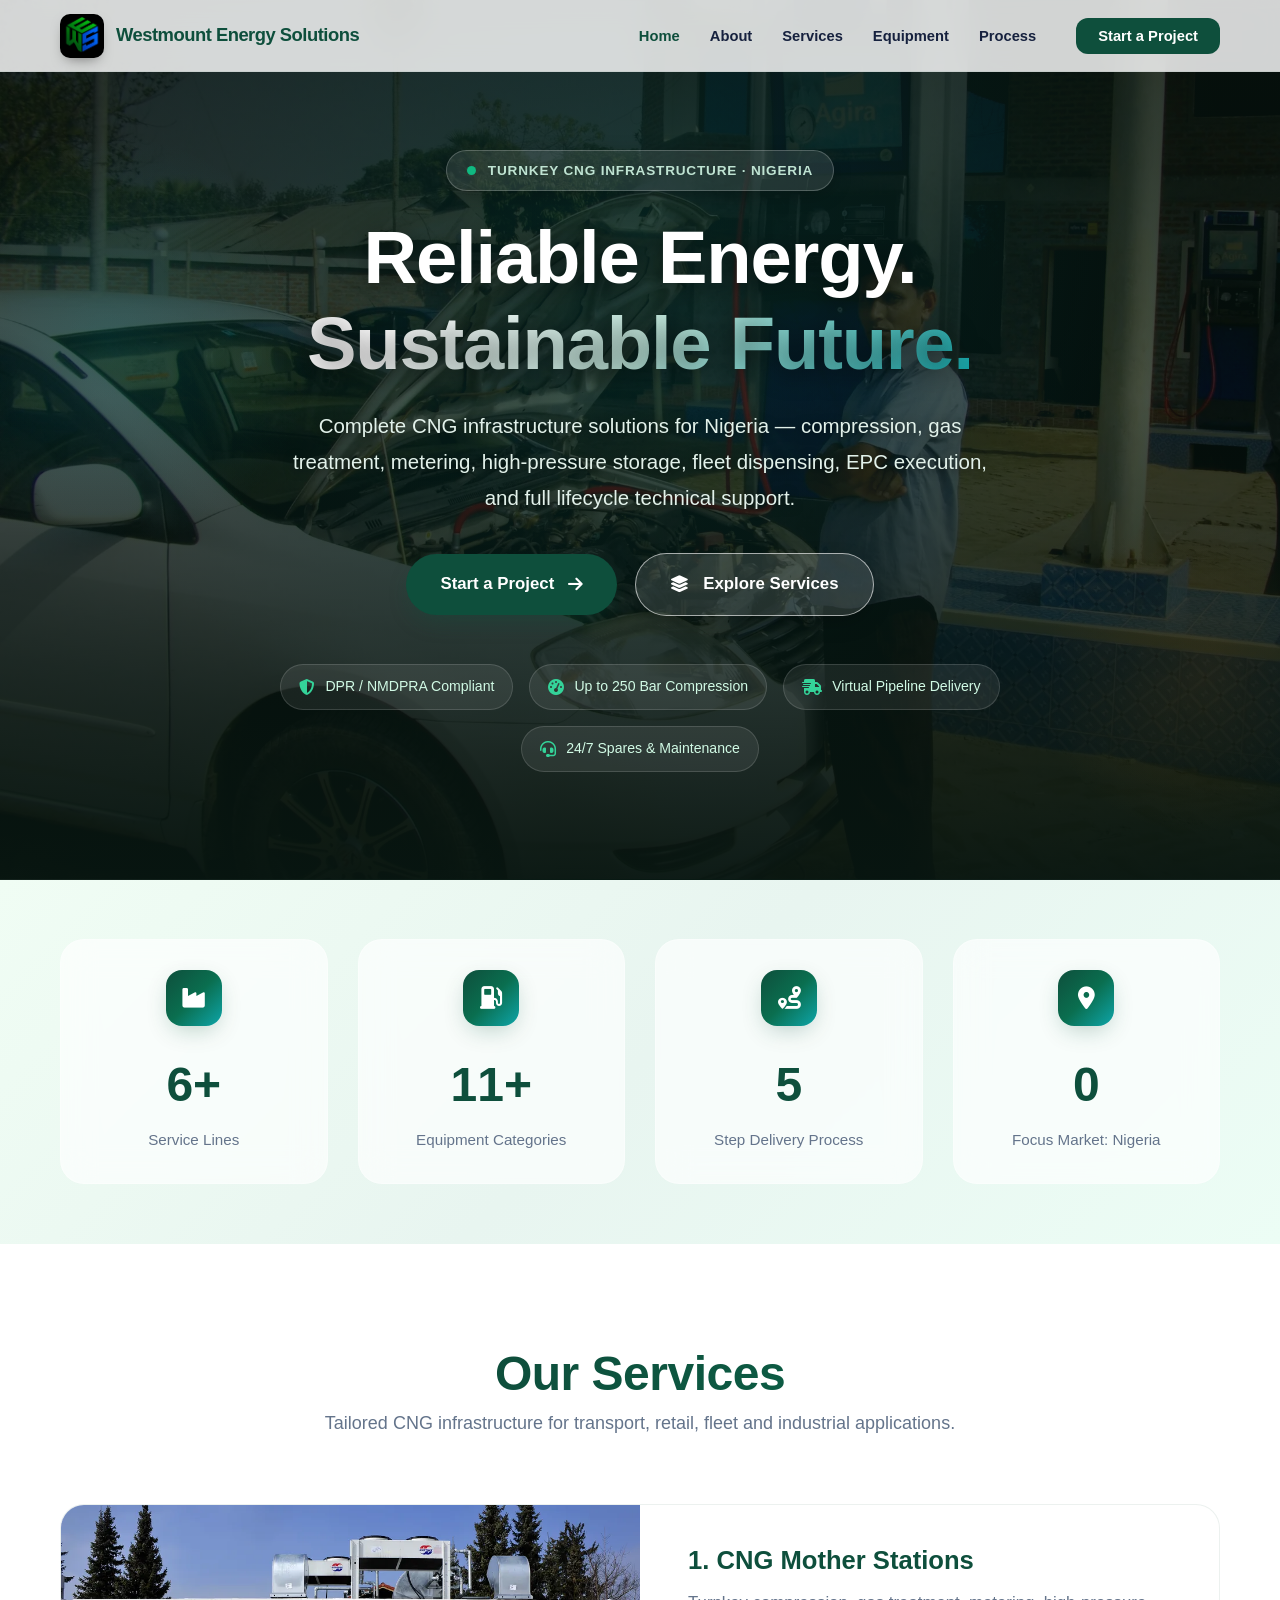
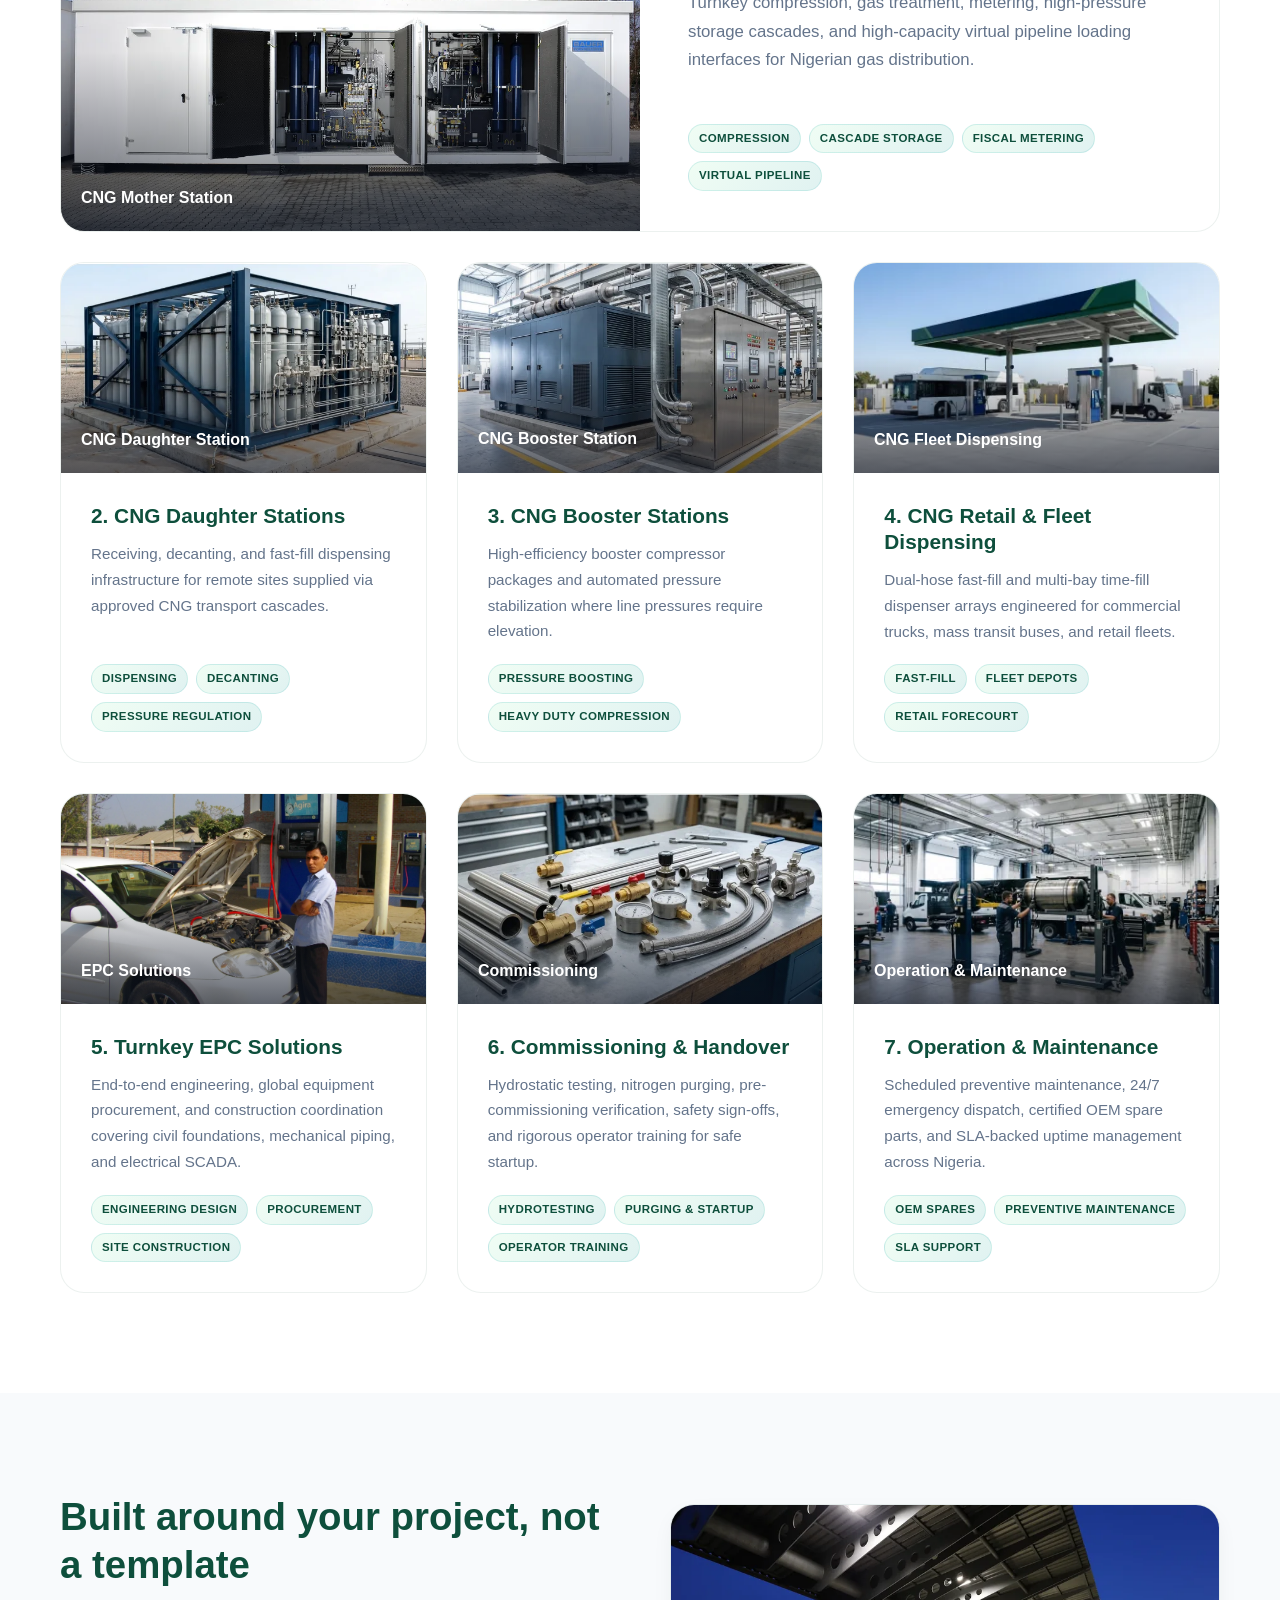
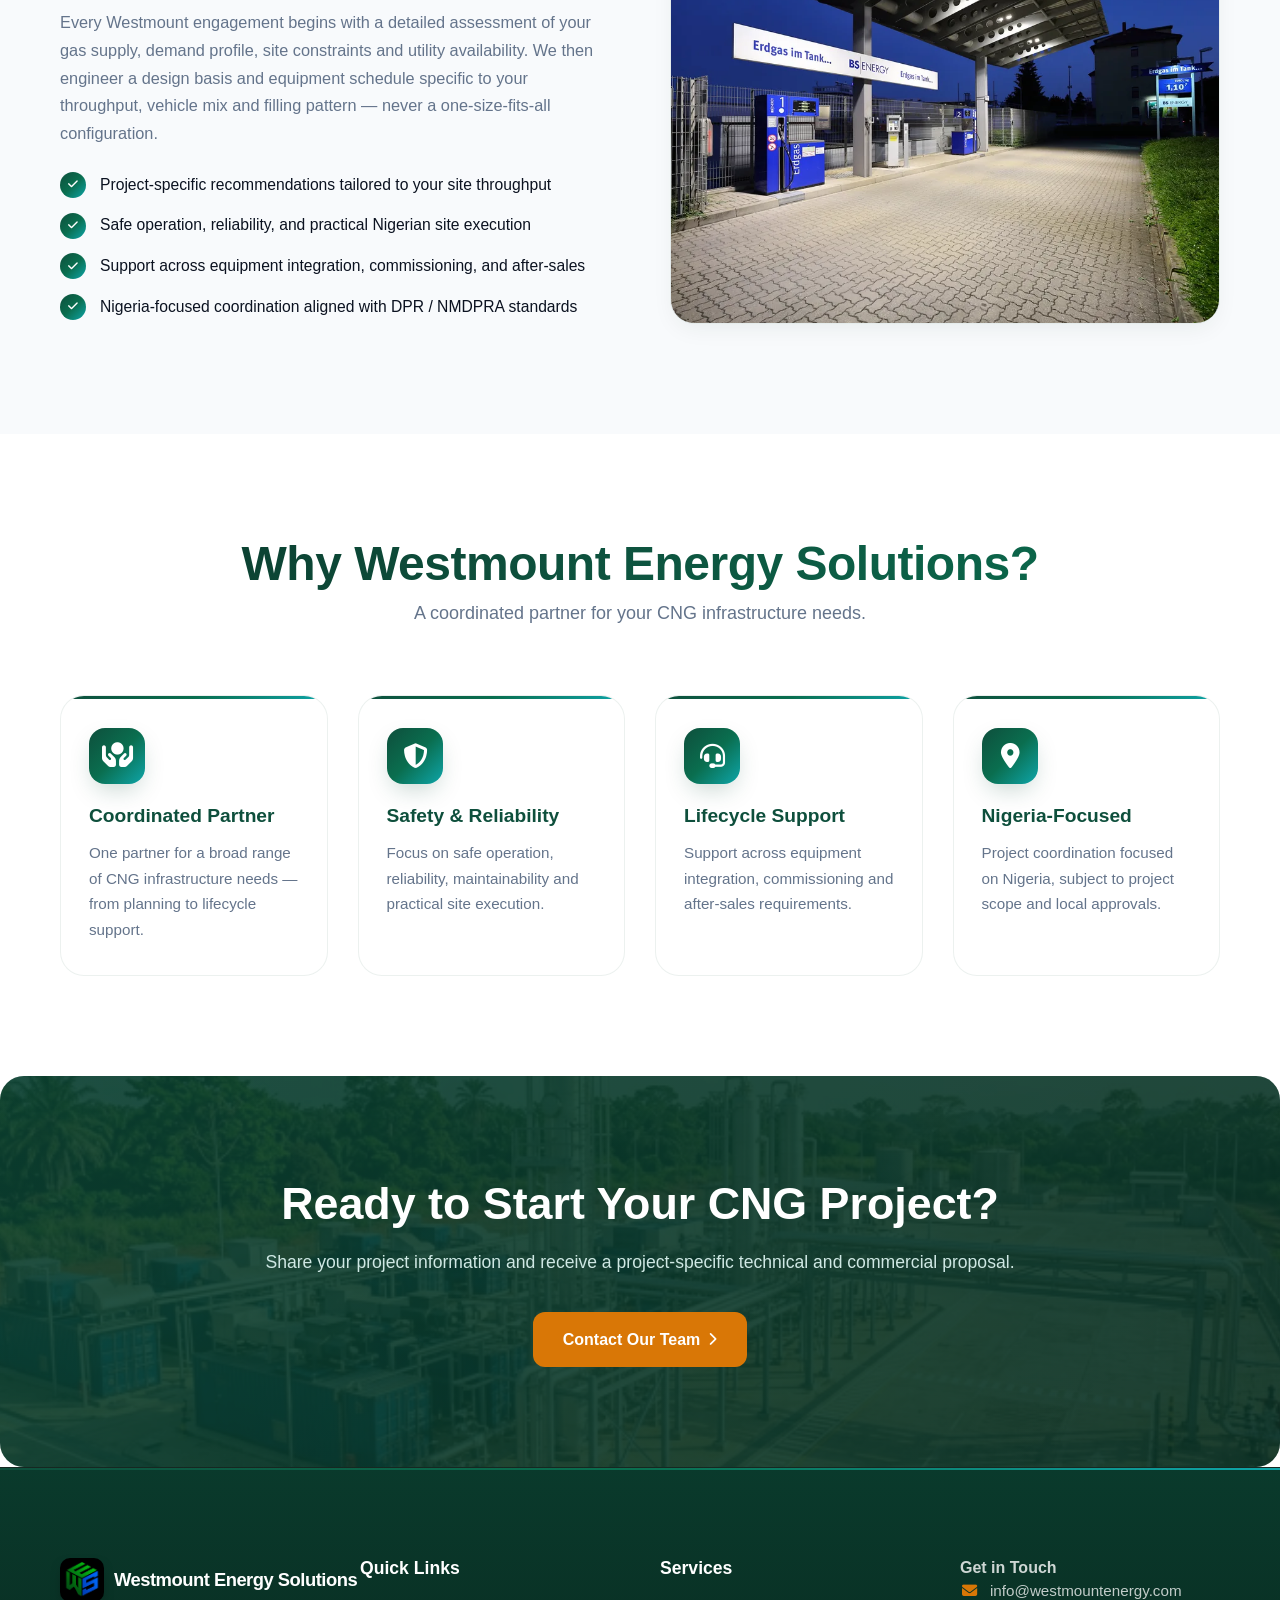
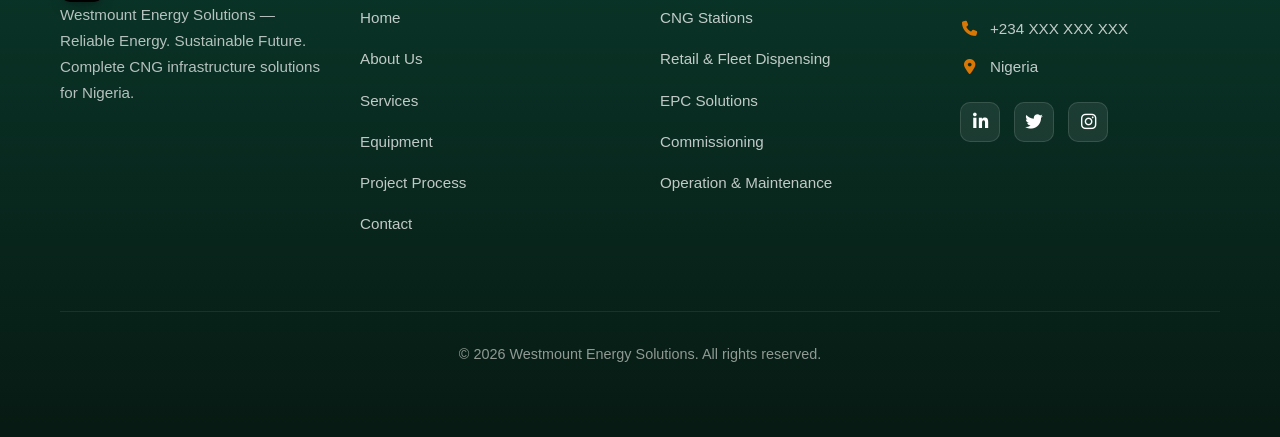
==== index.html @ 3130c961 "Initial commit: Westmount Energy Solutions production website" ====
﻿<!DOCTYPE html>
<html lang="en">
<head>
  <meta charset="UTF-8">
  <meta name="viewport" content="width=device-width, initial-scale=1.0">
  <meta http-equiv="Content-Security-Policy" content="default-src 'self'; img-src 'self' data: https:; style-src 'self' 'unsafe-inline' https://fonts.googleapis.com https://cdnjs.cloudflare.com; font-src 'self' https://fonts.gstatic.com https://cdnjs.cloudflare.com; script-src 'self' 'unsafe-inline'; connect-src 'self';">
  <meta http-equiv="X-Content-Type-Options" content="nosniff">
  <meta name="referrer" content="strict-origin-when-cross-origin">
  <meta name="description" content="Westmount Energy Solutions — Complete CNG infrastructure solutions for Nigeria. Compression, storage, dispensing, EPC, commissioning and lifecycle support.">
  <title>Westmount Energy Solutions | Reliable Energy. Sustainable Future.</title>
  <link rel="canonical" href="https://westmountenergy.com/">
  <meta property="og:title" content="Westmount Energy Solutions | Reliable Energy. Sustainable Future.">
  <meta property="og:description" content="Westmount Energy Solutions — Complete CNG infrastructure solutions for Nigeria. Compression, storage, dispensing, EPC, commissioning and lifecycle support.">
  <meta property="og:type" content="website">
  <meta property="og:url" content="https://westmountenergy.com/">
  <meta property="og:image" content="https://westmountenergy.com/assets/images/hero-bg.jpg">
  <meta name="twitter:card" content="summary_large_image">
  <link rel="preconnect" href="https://fonts.googleapis.com">
  <link rel="preconnect" href="https://fonts.gstatic.com" crossorigin>
  <link href="https://fonts.googleapis.com/css2?family=Inter:wght@400;500;600&family=Poppins:wght@600;700;800&display=swap" rel="stylesheet">
  <link rel="stylesheet" href="https://cdnjs.cloudflare.com/ajax/libs/font-awesome/6.5.0/css/all.min.css" integrity="sha512-Avb2QiuDEEvB4bZJYdft2mNjVShBftLdPG8FJ0V7irTLQ8Uo0QCPxh4Plh7qiVPEbhQ44Uhk8KR338qz84T1mQ==" crossorigin="anonymous" referrerpolicy="no-referrer">
  <link rel="stylesheet" href="css/aos.css">
  <link rel="stylesheet" href="css/style.css">
</head>
<body>
  <div class="scroll-progress"></div>

  <header>
    <div class="header-container">
<a href="index.html" class="logo">
  <img src="assets/images/logo.jpeg" alt="Westmount Energy Solutions logo" class="logo-img" width="44" height="44">
  <span class="brand-name">Westmount Energy Solutions</span>
</a>
      <button class="mobile-menu-btn" aria-label="Toggle menu" aria-expanded="false">&#9776;</button>
      <nav>
        <ul>
          <li><a href="index.html">Home</a></li>
          <li><a href="about.html">About</a></li>
          <li><a href="services.html">Services</a></li>
          <li><a href="equipment.html">Equipment</a></li>
          <li><a href="process.html">Process</a></li>
          <li><a href="contact.html" class="nav-cta">Start a Project</a></li>
        </ul>
      </nav>
    </div>
  </header>

  <main>
    <!-- Hero -->
    <section class="hero" id="home">
      <div class="hero-bg">
        <picture>
            <source srcset="assets/images/hero-bg.webp" type="image/webp">
            <img src="assets/images/hero-bg.jpg" alt="Westmount Energy CNG facility in Nigeria" width="1920" height="1080" loading="eager" fetchpriority="high" decoding="async">
          </picture>
      </div>
      <div class="hero-overlay"></div>
      <div class="container hero-content">
        <div class="hero-eyebrow" data-aos="fade-up">
          <span class="pulse-dot"></span> Turnkey CNG Infrastructure · Nigeria
        </div>
        <h1 data-aos="fade-up">Reliable Energy.<br><span class="gradient-text">Sustainable Future.</span></h1>
        <p data-aos="fade-up">Complete CNG infrastructure solutions for Nigeria — compression, gas treatment, metering, high-pressure storage, fleet dispensing, EPC execution, and full lifecycle technical support.</p>
        <div class="hero-actions" data-aos="fade-up">
          <a href="contact.html" class="btn btn-primary btn-glow">Start a Project <i class="fa-solid fa-arrow-right" style="margin-left: 6px;"></i></a>
          <a href="services.html" class="btn btn-hero-outline"><i class="fa-solid fa-layer-group" style="margin-right: 6px;"></i> Explore Services</a>
        </div>
        <div class="hero-trust-bar" data-aos="fade-up" data-aos-delay="200">
          <div class="trust-item"><i class="fa-solid fa-shield-halved"></i> DPR / NMDPRA Compliant</div>
          <div class="trust-item"><i class="fa-solid fa-gauge-high"></i> Up to 250 Bar Compression</div>
          <div class="trust-item"><i class="fa-solid fa-truck-fast"></i> Virtual Pipeline Delivery</div>
          <div class="trust-item"><i class="fa-solid fa-headset"></i> 24/7 Spares & Maintenance</div>
        </div>
      </div>
    </section>

    <!-- Stats band -->
    <section class="stats-band">
      <div class="stats-grid">
        <div class="stat-card" data-aos="zoom-in" data-aos-delay="100">
          <div class="stat-icon"><i class="fa-solid fa-industry"></i></div>
          <span class="stat-number" data-target="7" data-suffix="+">0</span>
          <span class="stat-label">Service Lines</span>
        </div>
        <div class="stat-card" data-aos="zoom-in" data-aos-delay="200">
          <div class="stat-icon"><i class="fa-solid fa-gas-pump"></i></div>
          <span class="stat-number" data-target="12" data-suffix="+">0</span>
          <span class="stat-label">Equipment Categories</span>
        </div>
        <div class="stat-card" data-aos="zoom-in" data-aos-delay="300">
          <div class="stat-icon"><i class="fa-solid fa-route"></i></div>
          <span class="stat-number" data-target="6" data-suffix="">0</span>
          <span class="stat-label">Step Delivery Process</span>
        </div>
        <div class="stat-card" data-aos="zoom-in" data-aos-delay="400">
          <div class="stat-icon"><i class="fa-solid fa-map-marker-alt"></i></div>
          <span class="stat-number" data-target="1" data-suffix="">0</span>
          <span class="stat-label">Focus Market: Nigeria</span>
        </div>
      </div>
    </section>

    <!-- Services -->
    <section class="section" id="services">
      <div class="container">
        <div class="section-title" data-aos="fade-up">Our Services</div>
        <div class="section-subtitle" data-aos="fade-up" data-aos-delay="100">Tailored CNG infrastructure for transport, retail, fleet and industrial applications.</div>
        <div class="services-grid">
          <article class="service-card featured-card" data-aos="fade-up" data-aos-delay="100">
            <div class="card-media">
              <picture>
            <source srcset="assets/images/service-mother.webp" type="image/webp">
            <img src="assets/images/service-mother.jpg" alt="CNG mother station compressor and storage" width="1000" height="665" loading="lazy" decoding="async">
          </picture>
              <div class="media-overlay">CNG Mother Station</div>
            </div>
            <div class="service-body">
              <h3>1. CNG Mother Stations</h3>
              <p>Turnkey compression, gas treatment, metering, high-pressure storage cascades, and high-capacity virtual pipeline loading interfaces for Nigerian gas distribution.</p>
              <div class="service-tags">
                <span>Compression</span>
                <span>Cascade Storage</span>
                <span>Fiscal Metering</span>
                <span>Virtual Pipeline</span>
              </div>
            </div>
          </article>
          <article class="service-card" data-aos="fade-up" data-aos-delay="180">
            <div class="card-media">
              <picture>
            <source srcset="assets/images/cng-storage-cascade.webp" type="image/webp">
            <img src="assets/images/cng-storage-cascade.png" alt="CNG daughter station receiving storage" width="652" height="365" loading="lazy" decoding="async">
          </picture>
              <div class="media-overlay">CNG Daughter Station</div>
            </div>
            <div class="service-body">
              <h3>2. CNG Daughter Stations</h3>
              <p>Receiving, decanting, and fast-fill dispensing infrastructure for remote sites supplied via approved CNG transport cascades.</p>
              <div class="service-tags">
                <span>Dispensing</span>
                <span>Decanting</span>
                <span>Pressure Regulation</span>
              </div>
            </div>
          </article>
          <article class="service-card" data-aos="fade-up" data-aos-delay="260">
            <div class="card-media">
              <picture>
            <source srcset="assets/images/cng-compressor-package.webp" type="image/webp">
            <img src="assets/images/cng-compressor-package.png" alt="CNG booster station compressor" width="655" height="364" loading="lazy" decoding="async">
          </picture>
              <div class="media-overlay">CNG Booster Station</div>
            </div>
            <div class="service-body">
              <h3>3. CNG Booster Stations</h3>
              <p>High-efficiency booster compressor packages and automated pressure stabilization where line pressures require elevation.</p>
              <div class="service-tags">
                <span>Pressure Boosting</span>
                <span>Heavy Duty Compression</span>
              </div>
            </div>
          </article>
          <article class="service-card" data-aos="fade-up" data-aos-delay="340">
            <div class="card-media">
              <picture>
            <source srcset="assets/images/cng-dispensing-station.webp" type="image/webp">
            <img src="assets/images/cng-dispensing-station.png" alt="CNG retail fleet dispensing station" width="390" height="218" loading="lazy" decoding="async">
          </picture>
              <div class="media-overlay">CNG Fleet Dispensing</div>
            </div>
            <div class="service-body">
              <h3>4. CNG Retail & Fleet Dispensing</h3>
              <p>Dual-hose fast-fill and multi-bay time-fill dispenser arrays engineered for commercial trucks, mass transit buses, and retail fleets.</p>
              <div class="service-tags">
                <span>Fast-Fill</span>
                <span>Fleet Depots</span>
                <span>Retail Forecourt</span>
              </div>
            </div>
          </article>
          <article class="service-card" data-aos="fade-up" data-aos-delay="420">
            <div class="card-media">
              <picture>
            <source srcset="assets/images/hero-bg.webp" type="image/webp">
            <img src="assets/images/hero-bg.jpg" alt="EPC engineering construction facility" width="1920" height="1080" loading="eager" fetchpriority="high" decoding="async">
          </picture>
              <div class="media-overlay">EPC Solutions</div>
            </div>
            <div class="service-body">
              <h3>5. Turnkey EPC Solutions</h3>
              <p>End-to-end engineering, global equipment procurement, and construction coordination covering civil foundations, mechanical piping, and electrical SCADA.</p>
              <div class="service-tags">
                <span>Engineering Design</span>
                <span>Procurement</span>
                <span>Site Construction</span>
              </div>
            </div>
          </article>
          <article class="service-card" data-aos="fade-up" data-aos-delay="500">
            <div class="card-media">
              <picture>
            <source srcset="assets/images/cng-tubing-fittings.webp" type="image/webp">
            <img src="assets/images/cng-tubing-fittings.png" alt="Commissioning piping and instrumentation" width="656" height="367" loading="lazy" decoding="async">
          </picture>
              <div class="media-overlay">Commissioning</div>
            </div>
            <div class="service-body">
              <h3>6. Commissioning & Handover</h3>
              <p>Hydrostatic testing, nitrogen purging, pre-commissioning verification, safety sign-offs, and rigorous operator training for safe startup.</p>
              <div class="service-tags">
                <span>Hydrotesting</span>
                <span>Purging & Startup</span>
                <span>Operator Training</span>
              </div>
            </div>
          </article>
          <article class="service-card" data-aos="fade-up" data-aos-delay="580">
            <div class="card-media">
              <picture>
            <source srcset="assets/images/cng-technicians.webp" type="image/webp">
            <img src="assets/images/cng-technicians.png" alt="Operation maintenance technicians" width="400" height="220" loading="lazy" decoding="async">
          </picture>
              <div class="media-overlay">Operation & Maintenance</div>
            </div>
            <div class="service-body">
              <h3>7. Operation & Maintenance</h3>
              <p>Scheduled preventive maintenance, 24/7 emergency dispatch, certified OEM spare parts, and SLA-backed uptime management across Nigeria.</p>
              <div class="service-tags">
                <span>OEM Spares</span>
                <span>Preventive Maintenance</span>
                <span>SLA Support</span>
              </div>
            </div>
          </article>
        </div>
      </div>
    </section>

    <!-- Feature split -->
    <section class="section" style="background: var(--bg-soft);">
      <div class="container">
        <div class="feature-split">
          <div class="feature-content" data-aos="fade-right">
            <h2>Built around your project, not a template</h2>
            <p>Every Westmount engagement begins with a detailed assessment of your gas supply, demand profile, site constraints and utility availability. We then engineer a design basis and equipment schedule specific to your throughput, vehicle mix and filling pattern — never a one-size-fits-all configuration.</p>
            <ul class="feature-list">
              <li><span class="check"><i class="fa-solid fa-check"></i></span> Project-specific recommendations tailored to your site throughput</li>
              <li><span class="check"><i class="fa-solid fa-check"></i></span> Safe operation, reliability, and practical Nigerian site execution</li>
              <li><span class="check"><i class="fa-solid fa-check"></i></span> Support across equipment integration, commissioning, and after-sales</li>
              <li><span class="check"><i class="fa-solid fa-check"></i></span> Nigeria-focused coordination aligned with DPR / NMDPRA standards</li>
            </ul>
          </div>
          <div class="feature-media" data-aos="fade-left" data-aos-delay="150">
            <picture>
            <source srcset="assets/images/equipment-cylinders.webp" type="image/webp">
            <img src="assets/images/equipment-cylinders.jpg" alt="High pressure CNG cylinder cascade storage" width="1000" height="666" loading="lazy" decoding="async">
          </picture>
          </div>
        </div>
      </div>
    </section>

    <!-- Highlights -->
    <section class="section">
      <div class="container">
        <div class="section-title" data-aos="fade-up">Why Westmount Energy Solutions?</div>
        <div class="section-subtitle" data-aos="fade-up" data-aos-delay="100">A coordinated partner for your CNG infrastructure needs.</div>
        <div class="highlight-grid">
          <div class="highlight-card" data-aos="fade-up" data-aos-delay="100">
            <div class="icon"><i class="fa-solid fa-hands-holding-circle"></i></div>
            <h3>Coordinated Partner</h3>
            <p>One partner for a broad range of CNG infrastructure needs — from planning to lifecycle support.</p>
          </div>
          <div class="highlight-card" data-aos="fade-up" data-aos-delay="180">
            <div class="icon"><i class="fa-solid fa-shield-halved"></i></div>
            <h3>Safety & Reliability</h3>
            <p>Focus on safe operation, reliability, maintainability and practical site execution.</p>
          </div>
          <div class="highlight-card" data-aos="fade-up" data-aos-delay="260">
            <div class="icon"><i class="fa-solid fa-headset"></i></div>
            <h3>Lifecycle Support</h3>
            <p>Support across equipment integration, commissioning and after-sales requirements.</p>
          </div>
          <div class="highlight-card" data-aos="fade-up" data-aos-delay="340">
            <div class="icon"><i class="fa-solid fa-location-dot"></i></div>
            <h3>Nigeria-Focused</h3>
            <p>Project coordination focused on Nigeria, subject to project scope and local approvals.</p>
          </div>
        </div>
      </div>
    </section>

    <!-- CTA -->
    <section class="section cta-section">
      <div class="cta-bg"></div>
      <div class="cta-content">
        <h2>Ready to Start Your CNG Project?</h2>
        <p>Share your project information and receive a project-specific technical and commercial proposal.</p>
        <a href="contact.html" class="btn btn-icon-right">Contact Our Team</a>
      </div>
    </section>
  </main>

  <footer>
    <div class="container">
      <div class="footer-grid">
        <div class="footer-brand">
<a href="index.html" class="logo" style="gap:10px; text-decoration:none; color:inherit;">
  <img src="assets/images/logo.jpeg" alt="Westmount Energy Solutions logo" class="logo-img" width="44" height="44">
  <span class="brand-name" style="color:var(--white);">Westmount Energy Solutions</span>
</a>
          <p>Westmount Energy Solutions — Reliable Energy. Sustainable Future.<br>Complete CNG infrastructure solutions for Nigeria.</p>
        </div>
        <div class="footer-col">
          <h4>Quick Links</h4>
          <ul>
            <li><a href="index.html">Home</a></li>
            <li><a href="about.html">About Us</a></li>
            <li><a href="services.html">Services</a></li>
            <li><a href="equipment.html">Equipment</a></li>
            <li><a href="process.html">Project Process</a></li>
            <li><a href="contact.html">Contact</a></li>
          </ul>
        </div>
        <div class="footer-col">
          <h4>Services</h4>
          <ul>
            <li><a href="services.html">CNG Stations</a></li>
            <li><a href="services.html">Retail & Fleet Dispensing</a></li>
            <li><a href="services.html">EPC Solutions</a></li>
            <li><a href="services.html">Commissioning</a></li>
            <li><a href="services.html">Operation & Maintenance</a></li>
          </ul>
        </div>
        <div class="footer-contact">
          <h4>Get in Touch</h4>
          <p><span class="ic"><i class="fa-solid fa-envelope"></i></span> info@westmountenergy.com</p>
          <p><span class="ic"><i class="fa-solid fa-phone"></i></span> +234 XXX XXX XXX</p>
          <p><span class="ic"><i class="fa-solid fa-location-dot"></i></span> Nigeria</p>
          <div class="socials">
            <a href="#" aria-label="LinkedIn" rel="noopener noreferrer"><i class="fa-brands fa-linkedin-in"></i></a>
            <a href="#" aria-label="X (Twitter)" rel="noopener noreferrer"><i class="fa-brands fa-twitter"></i></a>
            <a href="#" aria-label="Instagram" rel="noopener noreferrer"><i class="fa-brands fa-instagram"></i></a>
          </div>
        </div>
      </div>
      <div class="copyright">
        &copy; 2026 Westmount Energy Solutions. All rights reserved.
      </div>
    </div>
  </footer>

  <button class="back-to-top" aria-label="Back to top"><i class="fa-solid fa-arrow-up"></i></button>

  <script src="css/aos.js"></script>
  <script src="js/main.js"></script>
</body>
</html>
---- css/style.css ----
/* ========================================
   Westmount Energy Solutions — Aesthetic Redesign
   ======================================== */

/* CSS Variables / Design System */
:root {
  --primary: #0e4f3c;
  --primary-dark: #0a3a2c;
  --primary-light: #166534;
  --secondary: #0ea5a9;
  --accent: #d97706;
  --accent-light: #f59e0b;
  --light: #f0fdf4;
  --light-soft: #ecfdf5;
  --dark: #0b1220;
  --dark-soft: #16213e;
  --gray: #64748b;
  --gray-light: #94a3b8;
  --bg: #ffffff;
  --bg-soft: #f8fafc;
  --white: #ffffff;
  --success: #15803d;
  --max-width: 1200px;
  --radius: 1.5rem;
  --radius-sm: 0.75rem;
  --shadow: 0 24px 48px -12px rgba(13, 48, 34, 0.14);
  --shadow-sm: 0 8px 24px -6px rgba(13, 48, 34, 0.08);
  --shadow-inner: inset 0 2px 4px 0 rgba(0, 0, 0, 0.06);
  --transition: 0.5s cubic-bezier(0.23, 1, 0.32, 1);
  --transition-fast: 0.25s ease;
  --header-height: 72px;
  --gradient-primary: linear-gradient(135deg, #0e4f3c 0%, #0a6e4f 50%, #0ea5a9 100%);
  --gradient-text: linear-gradient(135deg, #0e4f3c 30%, #0ea5a9 100%);
  --gradient-accent: linear-gradient(135deg, #d97706, #f59e0b);
  --glass-bg: rgba(255, 255, 255, 0.65);
  --glass-border: rgba(255, 255, 255, 0.3);
  --glow-primary: 0 0 60px -12px rgba(14, 165, 169, 0.25);
}

/* Reset & base */
*, *::before, *::after {
  margin: 0;
  padding: 0;
  box-sizing: border-box;
}

html {
  scroll-behavior: smooth;
  scroll-padding-top: var(--header-height);
}

body {
  font-family: "Inter", -apple-system, BlinkMacSystemFont, "Segoe UI", Roboto, sans-serif;
  line-height: 1.7;
  color: var(--dark);
  background: var(--bg);
  overflow-x: hidden;
}

a { text-decoration: none; color: inherit; }
ul { list-style: none; }
img { max-width: 100%; display: block; }

.section-title,
.section-subtitle,
h1, h2, h3, h4 {
  font-family: "Poppins", -apple-system, BlinkMacSystemFont, "Segoe UI", Roboto, sans-serif;
  line-height: 1.25;
  font-weight: 700;
}

.container {
  max-width: var(--max-width);
  margin: 0 auto;
  padding: 0 20px;
}

.section {
  padding: 100px 0;
  position: relative;
}

.section-title {
  font-size: clamp(2rem, 4vw, 3rem);
  text-align: center;
  margin-bottom: 8px;
  letter-spacing: -0.5px;
  background: linear-gradient(135deg, var(--primary-dark) 0%, var(--primary) 40%, #0a6e4f 100%);
  -webkit-background-clip: text;
  -webkit-text-fill-color: transparent;
  background-clip: text;
}

.section-subtitle {
  text-align: center;
  color: var(--gray);
  margin-bottom: 70px;
  font-size: 1.125rem;
  font-weight: 400;
  max-width: 700px;
  margin-left: auto;
  margin-right: auto;
}

.btn {
  display: inline-flex;
  align-items: center;
  gap: 8px;
  padding: 14px 30px;
  border: none;
  border-radius: var(--radius-sm);
  font-size: 1rem;
  font-weight: 600;
  font-family: inherit;
  cursor: pointer;
  transition: all var(--transition);
  text-align: center;
}

.btn-primary {
  background: var(--primary);
  color: var(--white);
  box-shadow: 0 10px 24px -8px rgba(14, 79, 60, 0.45);
}

.btn-primary:hover {
  background: var(--primary-dark);
  transform: translateY(-3px);
  box-shadow: 0 16px 32px -10px rgba(14, 79, 60, 0.55);
  color: var(--white);
}

.btn-outline {
  background: transparent;
  color: var(--primary);
  border: 2px solid var(--primary);
}

.btn-outline:hover {
  background: var(--primary);
  color: var(--white);
  transform: translateY(-3px);
}

.btn-icon-right::after { font-family: "Font Awesome 6 Free"; font-weight: 900; content: "\f054"; font-size: 0.85em; }

/* ===== Header ===== */
header {
  position: fixed;
  top: 0;
  left: 0;
  width: 100%;
  background: rgba(255, 255, 255, 0.82);
  backdrop-filter: blur(14px);
  -webkit-backdrop-filter: blur(14px);
  border-bottom: 1px solid rgba(14, 79, 60, 0.06);
  z-index: 1000;
  height: var(--header-height);
  transition: all var(--transition-fast);
}

header.scrolled {
  background: rgba(255, 255, 255, 0.95);
  box-shadow: 0 8px 24px -6px rgba(13, 48, 34, 0.1);
  border-bottom-color: rgba(14, 79, 60, 0.12);
}

.header-container {
  display: flex;
  justify-content: space-between;
  align-items: center;
  height: 100%;
  max-width: var(--max-width);
  margin: 0 auto;
  padding: 0 20px;
}

.logo {
  display: flex;
  align-items: center;
  gap: 12px;
  font-size: 1.15rem;
  font-weight: 800;
  color: var(--primary);
  letter-spacing: -0.5px;
  text-decoration: none;
}

.logo-img {
  width: 44px;
  height: 44px;
  border-radius: 10px;
  background: #000;
  object-fit: contain;
  box-shadow: 0 6px 14px -6px rgba(0, 0, 0, 0.5);
  padding: 3px;
  display: block;
  flex-shrink: 0;
}

.logo .brand-name {
  font-weight: 800;
  color: inherit;
  line-height: 1.1;
  white-space: nowrap;
}

.logo .brand-name span { color: var(--secondary); }

.logo .badge {
  font-size: 0.8rem;
  opacity: 0.85;
}

nav ul { display: flex; gap: 30px; align-items: center; }
nav a {
  font-size: 0.92rem;
  font-weight: 600;
  color: var(--dark-soft);
  transition: color var(--transition-fast);
  position: relative;
}
nav a::after {
  content: "";
  position: absolute;
  bottom: -6px;
  left: 0;
  width: 0%;
  height: 2px;
  background: var(--primary);
  transition: width var(--transition);
}
nav a:hover::after { width: 100%; }
nav a:hover { color: var(--primary); }

.nav-cta {
  background: var(--primary);
  color: var(--white) !important;
  padding: 10px 22px;
  border-radius: var(--radius-sm);
  margin-left: 10px;
}
.nav-cta::after { display: none; }
.nav-cta:hover { background: var(--primary-dark); color: var(--white) !important; }

.mobile-menu-btn {
  display: none;
  background: none;
  border: none;
  font-size: 1.6rem;
  cursor: pointer;
  color: var(--dark);
}

/* ===== Hero ===== */
.hero {
  position: relative;
  min-height: calc(100vh - 20px);
  display: flex;
  flex-direction: column;
  justify-content: center;
  padding-top: calc(var(--header-height) + 40px);
  padding-bottom: 70px;
  overflow: hidden;
}

.hero-bg {
  position: absolute;
  inset: 0;
  z-index: 0;
}

.hero-bg img {
  width: 100%;
  height: 100%;
  object-fit: cover;
  object-position: center;
  filter: brightness(0.48) contrast(1.1);
  transform: scale(1);
  animation: heroScale 20s ease-in-out infinite alternate;
}

.hero-overlay {
  position: absolute;
  inset: 0;
  z-index: 1;
  background: 
    linear-gradient(180deg,
      rgba(8, 22, 17, 0.72) 0%,
      rgba(8, 28, 22, 0.45) 45%,
      rgba(8, 22, 17, 0.95) 100%),
    radial-gradient(ellipse at 50% 25%, rgba(14, 165, 169, 0.28) 0%, transparent 65%);
}

.hero-content {
  position: relative;
  z-index: 4;
  text-align: center;
  max-width: 900px;
  margin: 0 auto;
  padding: 0 20px;
  animation: fadeInUp 1.1s var(--transition) both;
}

.hero-eyebrow {
  display: inline-flex;
  align-items: center;
  gap: 8px;
  padding: 8px 20px;
  border-radius: 999px;
  background: rgba(255, 255, 255, 0.1);
  backdrop-filter: blur(12px);
  -webkit-backdrop-filter: blur(12px);
  border: 1px solid rgba(255, 255, 255, 0.22);
  color: #bfe3d2;
  font-size: 0.85rem;
  font-weight: 600;
  letter-spacing: 0.8px;
  text-transform: uppercase;
  margin-bottom: 24px;
  box-shadow: 0 4px 20px -2px rgba(0, 0, 0, 0.3);
  animation: fadeIn 1s var(--transition) both;
}

.hero h1 {
  font-size: clamp(2.8rem, 5.8vw, 4.8rem);
  color: var(--white);
  margin-bottom: 22px;
  line-height: 1.15;
  letter-spacing: -1.2px;
  font-weight: 800;
  text-shadow: 0 4px 24px rgba(0, 0, 0, 0.5);
}

.hero p {
  font-size: clamp(1.08rem, 1.6vw, 1.3rem);
  color: #e2f1ea;
  margin-bottom: 38px;
  max-width: 720px;
  margin-left: auto;
  margin-right: auto;
  line-height: 1.75;
  text-shadow: 0 2px 10px rgba(0, 0, 0, 0.5);
}

.hero-actions {
  display: flex;
  gap: 18px;
  justify-content: center;
  align-items: center;
  flex-wrap: wrap;
  animation: fadeInUp 1.3s var(--transition) both;
  margin-bottom: 48px;
}

.hero-actions .btn {
  padding: 16px 34px;
  font-size: 1.05rem;
  border-radius: 999px;
}

.hero-actions .btn-outline,
.btn-hero-outline {
  background: rgba(255, 255, 255, 0.12) !important;
  color: #ffffff !important;
  border: 1.5px solid rgba(255, 255, 255, 0.6) !important;
  backdrop-filter: blur(12px);
  -webkit-backdrop-filter: blur(12px);
  box-shadow: 0 8px 24px -6px rgba(0, 0, 0, 0.3);
}

.hero-actions .btn-outline:hover,
.btn-hero-outline:hover {
  background: #ffffff !important;
  color: var(--primary-dark) !important;
  border-color: #ffffff !important;
  transform: translateY(-3px);
  box-shadow: 0 16px 32px -8px rgba(255, 255, 255, 0.35);
}

/* Hero trust feature bar */
.hero-trust-bar {
  display: flex;
  justify-content: center;
  align-items: center;
  flex-wrap: wrap;
  gap: 16px;
  position: relative;
  z-index: 4;
  margin-top: 10px;
  padding: 0 20px;
}

.trust-item {
  display: inline-flex;
  align-items: center;
  gap: 10px;
  padding: 10px 18px;
  border-radius: 999px;
  background: rgba(255, 255, 255, 0.08);
  backdrop-filter: blur(10px);
  -webkit-backdrop-filter: blur(10px);
  border: 1px solid rgba(255, 255, 255, 0.14);
  color: #d1fae5;
  font-size: 0.88rem;
  font-weight: 500;
  transition: all var(--transition-fast);
}

.trust-item:hover {
  background: rgba(255, 255, 255, 0.16);
  border-color: rgba(255, 255, 255, 0.3);
  transform: translateY(-2px);
}

.trust-item i {
  color: #34d399;
  font-size: 1rem;
}

.pulse-dot {
  width: 9px;
  height: 9px;
  border-radius: 50%;
  background: #10b981;
  display: inline-block;
  box-shadow: 0 0 0 0 rgba(16, 185, 129, 0.7);
  animation: pulseDot 2s infinite;
  margin-right: 4px;
}

@keyframes pulseDot {
  0% { transform: scale(0.95); box-shadow: 0 0 0 0 rgba(16, 185, 129, 0.7); }
  70% { transform: scale(1); box-shadow: 0 0 0 9px rgba(16, 185, 129, 0); }
  100% { transform: scale(0.95); box-shadow: 0 0 0 0 rgba(16, 185, 129, 0); }
}

.scroll-indicator {
  position: absolute;
  bottom: 40px;
  left: 50%;
  transform: translateX(-50%);
  z-index: 4;
  display: flex;
  flex-direction: column;
  align-items: center;
  gap: 10px;
  color: rgba(255, 255, 255, 0.7);
  font-size: 0.75rem;
  font-weight: 600;
  text-transform: uppercase;
  letter-spacing: 0.5px;
  animation: bounce 2.5s infinite;
}
.scroll-indicator span {
  width: 20px;
  height: 20px;
  border: 2px solid rgba(255, 255, 255, 0.5);
  border-radius: 50%;
  position: relative;
}
.scroll-indicator span::before {
  content: "";
  position: absolute;
  top: 30%;
  left: 50%;
  width: 2px;
  height: 6px;
  background: var(--white);
  transform: translateX(-50%);
  animation: scrollDown 1.5s infinite;
}

/* ===== Stat counters band ===== */
.stats-band {
  background: linear-gradient(135deg, #f0fdf4 0%, #e8f5f0 50%, #ecfdf5 100%);
  padding: 60px 0;
  margin: -1px 0 0;
  position: relative;
  overflow: hidden;
}
.stats-band::before {
  content: "";
  position: absolute;
  top: 0; left: 0; right: 0; height: 1px;
  background: linear-gradient(90deg, transparent, var(--primary), transparent);
}
.stats-grid {
  display: grid;
  grid-template-columns: repeat(auto-fit, minmax(200px, 1fr));
  gap: 30px;
  max-width: var(--max-width);
  margin: 0 auto;
  padding: 0 20px;
}
.stat-card {
  text-align: center;
  padding: 30px 20px;
  border-radius: var(--radius);
  background: var(--glass-bg);
  backdrop-filter: blur(16px);
  -webkit-backdrop-filter: blur(16px);
  border: 1px solid var(--glass-border);
  position: relative;
  overflow: hidden;
  transition: transform var(--transition), box-shadow var(--transition);
}
.stat-card::before {
  content: "";
  position: absolute;
  top: 0;
  left: 0;
  right: 0;
  height: 3px;
  background: var(--gradient-primary);
  opacity: 0;
  transition: opacity var(--transition);
}
.stat-card:hover {
  transform: translateY(-5px);
  box-shadow: var(--shadow-sm);
}
.stat-card:hover::before {
  opacity: 1;
}
.stat-number {
  font-family: "Poppins", sans-serif;
  font-size: clamp(2rem, 4vw, 3rem);
  font-weight: 800;
  color: var(--primary);
  display: block;
}
.stat-label {
  color: var(--gray);
  font-size: 0.95rem;
  margin-top: 8px;
  font-weight: 500;
}
.stat-icon {
  background: var(--gradient-primary);
  color: var(--white);
  width: 56px;
  height: 56px;
  border-radius: 16px;
  font-size: 1.4rem;
  box-shadow: 0 8px 24px -6px rgba(14, 79, 60, 0.3);
  display: flex;
  align-items: center;
  justify-content: center;
  margin: 0 auto 18px;
}

/* ===== Services grid ===== */
.services-grid {
  display: grid;
  grid-template-columns: repeat(auto-fit, minmax(300px, 1fr));
  gap: 30px;
}
.service-card {
  position: relative;
  border-radius: var(--radius);
  overflow: hidden;
  border: 1px solid rgba(14, 79, 60, 0.08);
  background: var(--white);
  height: 100%;
  transition: transform var(--transition), box-shadow var(--transition), border-color var(--transition);
  display: flex;
  flex-direction: column;
}
.service-card::after {
  content: "";
  position: absolute;
  top: 0;
  left: 0;
  right: 0;
  height: 3px;
  background: var(--gradient-primary);
  transform: scaleX(0);
  transform-origin: left;
  transition: transform var(--transition);
  z-index: 10;
}
.service-card:hover::after {
  transform: scaleX(1);
}
.service-card:hover {
  transform: translateY(-8px);
  border-color: var(--primary);
  box-shadow: 0 32px 64px -16px rgba(13, 48, 34, 0.18);
}
.service-card .card-media {
  position: relative;
  height: 210px;
  aspect-ratio: 16 / 9;
  overflow: hidden;
  background: var(--bg-soft);
}
.service-card .card-media img {
  width: 100%; height: 100%; object-fit: cover;
  transition: transform var(--transition);
}
.service-card:hover .card-media img { transform: scale(1.08); }
.service-card .media-overlay {
  position: absolute; inset: 0;
  background: linear-gradient(to top, rgba(11,18,32,0.65) 0%, rgba(11,18,32,0) 55%);
  opacity: 1;
  transition: opacity var(--transition);
  display: flex;
  align-items: flex-end;
  padding: 20px;
  color: var(--white);
  font-weight: 700;
  font-size: 1rem;
}
.service-card:hover .media-overlay { opacity: 1; }
.service-body { padding: 30px; flex: 1; display: flex; flex-direction: column; }
.service-body h3 {
  font-size: 1.3rem;
  color: var(--primary);
  margin-bottom: 12px;
}
.service-body p { color: var(--gray); font-size: 0.95rem; margin-bottom: 20px; flex: 1; }
.service-tags {
  display: flex; gap: 8px; flex-wrap: wrap;
  margin-top: auto;
}
.service-tags span {
  font-size: 0.72rem; font-weight: 700; text-transform: uppercase;
  letter-spacing: 0.4px; padding: 4px 10px; border-radius: 999px;
  background: var(--light); color: var(--primary); border: 1px solid rgba(14,79,60,0.12);
}

/* ===== Feature split section ===== */
.feature-split {
  display: grid;
  grid-template-columns: 1fr 1fr;
  gap: 60px;
  align-items: center;
}
.feature-split.reverse { grid-template-columns: 1fr 1fr; }
.feature-media {
  position: relative;
  border-radius: var(--radius);
  overflow: hidden;
  height: 420px;
  border: 1px solid rgba(14,79,60,0.08);
  box-shadow: var(--shadow-sm);
}
.feature-media img { width: 100%; height: 100%; object-fit: cover; transform: scale(1); transition: transform var(--transition); }
.feature-split:hover .feature-media img { transform: scale(1.03); }
.feature-content h2 {
  font-size: clamp(1.8rem, 3vw, 2.5rem);
  color: var(--primary);
  margin-bottom: 20px;
}
.feature-content p {
  color: var(--gray);
  margin-bottom: 24px;
  font-size: 1.02rem;
}
.feature-list li {
  display: flex; align-items: center; gap: 14px;
  margin-bottom: 14px; color: var(--dark);
  font-size: 0.98rem;
}
.feature-list li .check {
  color: var(--primary); font-weight: 900; font-size: 1.1rem;
}

/* ===== Why us / cards ===== */
.highlight-grid {
  display: grid;
  grid-template-columns: repeat(auto-fit, minmax(260px, 1fr));
  gap: 30px;
}
.highlight-card {
  background: var(--white);
  border: 1px solid rgba(14,79,60,0.08);
  border-radius: var(--radius);
  padding: 32px 28px;
  transition: transform var(--transition), border-color var(--transition), box-shadow var(--transition);
}
.highlight-card:hover {
  transform: translateY(-6px);
  border-color: var(--primary);
  box-shadow: var(--shadow-sm);
}
.highlight-card .icon {
  width: 56px; height: 56px; border-radius: 16px;
  background: var(--light);
  color: var(--primary);
  display: flex; align-items: center; justify-content: center;
  font-size: 1.55rem; margin-bottom: 20px;
  box-shadow: 0 8px 20px -6px rgba(14,79,60,0.18);
}
.highlight-card h3 {
  font-size: 1.2rem; color: var(--primary); margin-bottom: 12px;
}
.highlight-card p { color: var(--gray); font-size: 0.95rem; }

/* ===== Timeline (process) ===== */
.timeline {
  position: relative;
  max-width: 900px;
  margin: 0 auto;
}
.timeline::before {
  content: "";
  position: absolute; left: 50%; top: 0; bottom: 0;
  width: 3px; background: linear-gradient(to bottom, var(--primary), var(--secondary));
  transform: translateX(-50%);
  border-radius: 2px;
}
.timeline-item {
  position: relative; margin-bottom: 70px; display: flex; width: 100%;
}
.timeline-item:nth-child(even) { flex-direction: row-reverse; }
.timeline-marker {
  position: absolute; left: 50%; top: 0;
  transform: translateX(-50%);
  width: 36px; height: 36px; border-radius: 50%;
  background: var(--white); border: 3px solid var(--primary);
  display: flex; align-items: center; justify-content: center;
  color: var(--primary); font-weight: 800; z-index: 2;
  box-shadow: 0 4px 12px -2px rgba(14,79,60,0.35);
}
.timeline-content {
  width: 48%; background: var(--white);
  border: 1px solid rgba(14,79,60,0.08);
  border-radius: var(--radius); padding: 32px 28px;
  box-shadow: var(--shadow-sm);
  transition: transform var(--transition), border-color var(--transition);
}
.timeline-item:nth-child(odd) .timeline-content { margin-left: auto; }
.timeline-item:nth-child(even) .timeline-content { margin-right: auto; }
.timeline-content:hover { transform: translateY(-5px); border-color: var(--primary); }
.timeline-content h3 {
  font-size: 1.2rem; color: var(--primary); margin-bottom: 10px;
}
.timeline-content p { color: var(--gray); font-size: 0.95rem; margin-bottom: 16px; }
.timeline-tag {
  display: inline-block; font-size: 0.72rem; font-weight: 800; text-transform: uppercase;
  letter-spacing: 0.4px; padding: 4px 12px; border-radius: 999px;
  background: var(--light); color: var(--primary-light); border: 1px solid rgba(14,79,60,0.12);
  margin-bottom: 12px; display: inline-block;
}

/* ===== Equipment grid ===== */
.equipment-grid {
  display: grid;
  grid-template-columns: repeat(auto-fit, minmax(280px, 1fr));
  gap: 26px;
}
.equip-card {
  background: var(--white);
  border: 1px solid rgba(14,79,60,0.08);
  border-radius: var(--radius);
  overflow: hidden;
  transition: transform var(--transition), box-shadow var(--transition), border-color var(--transition);
}
.equip-card:hover {
  transform: translateY(-6px); border-color: var(--primary);
  box-shadow: var(--shadow-sm);
}
.equip-card .equip-media {
  height: 190px; background: var(--bg-soft); overflow: hidden;
}
.equip-card .equip-media img { width: 100%; height: 100%; object-fit: cover; transition: transform var(--transition); }
.equip-card:hover .equip-media img { transform: scale(1.06); }
.equip-body { padding: 24px; }
.equip-body h3 { font-size: 1.15rem; color: var(--primary); margin-bottom: 8px; }
.equip-body p { color: var(--gray); font-size: 0.92rem; }

/* ===== CTA section ===== */
.cta-section {
  position: relative; overflow: hidden;
  border-radius: var(--radius);
  background: linear-gradient(135deg, var(--primary) 0%, var(--primary-dark) 100%);
  color: var(--white);
  padding: 0;
}
.cta-bg {
  position: absolute; inset: -10%;
  background: url("../assets/images/cng-mother-station.png") center/cover no-repeat;
  opacity: 0.25; z-index: 0; filter: brightness(0.4);
}
.cta-content {
  position: relative; z-index: 2;
  padding: 100px 20px;
  text-align: center;
  max-width: 800px; margin: 0 auto;
}
.cta-content h2 {
  font-size: clamp(2rem, 4vw, 2.8rem);
  color: var(--white); margin-bottom: 16px;
}
.cta-content p { color: #cfe8e4; margin-bottom: 34px; font-size: 1.1rem; }
.cta-content .btn { background: var(--accent); color: var(--white); box-shadow: none; }
.cta-content .btn:hover { background: #b45309; color: var(--white); transform: translateY(-3px); }

/* ===== Contact form ===== */
.contact-wrap {
  display: grid;
  grid-template-columns: 1fr 430px;
  gap: 60px;
  align-items: start;
}
.contact-info h2 {
  font-size: clamp(1.8rem, 3vw, 2.4rem);
  color: var(--primary); margin-bottom: 20px;
}
.contact-info p { color: var(--gray); margin-bottom: 30px; font-size: 1.02rem; }
.info-item {
  display: flex; gap: 18px; margin-bottom: 24px;
  align-items: flex-start;
}
.info-item .icon {
  width: 44px; height: 44px; border-radius: 12px; background: var(--light);
  color: var(--primary); display: flex; align-items: center; justify-content: center;
  font-size: 1.2rem; flex-shrink: 0;
  box-shadow: 0 6px 16px -4px rgba(14,79,60,0.16);
}
.info-item div h4 {
  font-size: 1rem; color: var(--dark); margin-bottom: 4px;
}
.info-item div p { color: var(--gray-light); font-size: 0.92rem; margin: 0; }
.contact-card {
  background: var(--white);
  border: 1px solid rgba(14,79,60,0.08);
  border-radius: var(--radius);
  padding: 44px 40px;
  box-shadow: var(--shadow-sm);
}
.contact-form { max-width: 100%; }
.form-group { margin-bottom: 22px; }
.form-group label {
  display: block; margin-bottom: 8px; font-weight: 600;
  color: var(--dark); font-size: 0.92rem;
}
.form-group input,
.form-group select,
.form-group textarea {
  width: 100%; padding: 13px 18px; border: 1px solid #d1d5db;
  border-radius: 10px; font-size: 0.98rem; font-family: inherit;
  background: var(--white); transition: all var(--transition-fast);
}
.form-group input:focus,
.form-group select:focus,
.form-group textarea:focus {
  outline: none; border-color: var(--primary);
  box-shadow: 0 0 0 4px rgba(14,79,60,0.1);
}
.form-group textarea { min-height: 150px; resize: vertical; }
.btn-submit {
  width: 100%; padding: 16px; font-size: 1.05rem;
  background: var(--primary); color: var(--white);
}
.btn-submit:hover { background: var(--primary-dark); transform: translateY(-2px); }
.form-note {
  margin-top: 18px; color: var(--gray-light); font-size: 0.85rem;
  text-align: center;
}

/* ===== Footer ===== */
footer {
  background: var(--primary-dark);
  color: rgba(255,255,255,0.8);
  padding: 90px 0 40px;
  border-top: 1px solid rgba(255,255,255,0.06);
}
.footer-grid {
  display: grid;
  grid-template-columns: repeat(auto-fit, minmax(240px, 1fr));
  gap: 40px;
  margin-bottom: 60px;
}
.footer-brand h3 {
  font-size: 1.6rem; color: var(--white); margin-bottom: 14px;
}
.footer-brand h3 span { color: var(--accent); }
.footer-brand p {
  color: rgba(255,255,255,0.7); font-size: 0.95rem; line-height: 1.7;
}
.footer-col h4 {
  color: var(--white); font-size: 1.1rem; margin-bottom: 24px;
}
.footer-col ul li { margin-bottom: 14px; }
.footer-col a {
  color: rgba(255,255,255,0.75);
  font-size: 0.95rem; transition: color var(--transition-fast);
}
.footer-col a:hover { color: var(--white); padding-left: 6px; }
.footer-contact p {
  color: rgba(255,255,255,0.75); font-size: 0.95rem; margin-bottom: 12px;
  display: flex; align-items: center; gap: 12px;
}
.footer-contact p .ic { color: var(--accent); width: 18px; text-align: center; }
.socials { display: flex; gap: 14px; margin-top: 22px; }
.socials a {
  width: 40px; height: 40px; border-radius: 10px;
  background: rgba(255,255,255,0.08);
  border: 1px solid rgba(255,255,255,0.12);
  display: flex; align-items: center; justify-content: center;
  color: var(--white); font-size: 1.1rem;
  transition: all var(--transition-fast);
}
.socials a:hover {
  background: var(--primary); border-color: var(--primary);
  color: var(--white); transform: translateY(-3px);
}
.copyright {
  text-align: center; padding: 30px 0;
  border-top: 1px solid rgba(255,255,255,0.08);
  font-size: 0.9rem; color: rgba(255,255,250,0.55);
}

/* ===== Back to top ===== */
.back-to-top {
  position: fixed; right: 28px; bottom: 28px;
  width: 52px; height: 52px; border-radius: 14px;
  background: var(--primary); color: var(--white);
  border: none; cursor: pointer;
  display: flex; align-items: center; justify-content: center;
  font-size: 1.2rem; box-shadow: 0 10px 24px -6px rgba(14,79,60,0.45);
  opacity: 0; visibility: hidden;
  transition: all var(--transition-fast);
  z-index: 900;
}
.back-to-top.visible { opacity: 1; visibility: visible; transform: translateY(0); }
.back-to-top:hover { background: var(--primary-dark); transform: translateY(-3px); }

/* ===== Scroll progress ===== */
.scroll-progress {
  position: fixed; top: 0; left: 0; height: 4px;
  background: linear-gradient(90deg, var(--primary), var(--accent));
  width: 0%; z-index: 2000; transform-origin: 0%;
}

/* ===== PREMIUM REFINEMENTS ===== */

/* --- Hero floating orbs --- */
.hero::before {
  content: "";
  position: absolute;
  top: 15%;
  left: -8%;
  width: 420px;
  height: 420px;
  background: radial-gradient(circle, rgba(14, 165, 169, 0.18) 0%, transparent 70%);
  border-radius: 50%;
  z-index: 2;
  animation: float 8s ease-in-out infinite alternate;
  pointer-events: none;
}
.hero::after {
  content: "";
  position: absolute;
  bottom: 5%;
  right: -6%;
  width: 320px;
  height: 320px;
  background: radial-gradient(circle, rgba(217, 119, 6, 0.1) 0%, transparent 70%);
  border-radius: 50%;
  z-index: 2;
  animation: float 10s ease-in-out infinite alternate-reverse;
  pointer-events: none;
}

/* --- Hero gradient text --- */
.hero .gradient-text {
  background: linear-gradient(135deg, #ffffff 15%, #c4ece0 50%, #0ea5a9 100%);
  -webkit-background-clip: text;
  -webkit-text-fill-color: transparent;
  background-clip: text;
}

/* --- Button shimmer + tactile press --- */
.btn-primary,
.btn-submit {
  position: relative;
  overflow: hidden;
}
.btn-primary::before,
.btn-submit::before {
  content: "";
  position: absolute;
  top: 0;
  left: -100%;
  width: 100%;
  height: 100%;
  background: linear-gradient(90deg, transparent, rgba(255,255,255,0.12), transparent);
  transition: left 0.6s ease;
}
.btn-primary:hover::before,
.btn-submit:hover::before {
  left: 100%;
}
.btn-primary:active,
.btn-outline:active,
.btn-submit:active {
  transform: translateY(-1px) scale(0.98) !important;
}

/* --- Header scrolled gradient accent line --- */
header.scrolled::after {
  content: "";
  position: absolute;
  bottom: 0;
  left: 0;
  right: 0;
  height: 2px;
  background: var(--gradient-primary);
  opacity: 0.5;
}

/* --- Featured service card (full-width horizontal) --- */
.featured-card {
  grid-column: 1 / -1;
  display: grid;
  grid-template-columns: 1fr 1fr;
}
.featured-card .card-media {
  height: 100%;
  min-height: 300px;
  border-radius: 0;
}
.featured-card .service-body {
  display: flex;
  flex-direction: column;
  justify-content: center;
  padding: 40px 48px;
}
.featured-card .service-body h3 {
  font-size: 1.6rem;
}
.featured-card .service-body p {
  font-size: 1.05rem;
}

/* Service tags enhanced */
.service-tags span {
  background: linear-gradient(135deg, #f0fdf4, #e0f2f1);
  border-color: rgba(14, 165, 169, 0.15);
  font-weight: 600;
}

/* --- Highlight cards premium --- */
.highlight-card {
  position: relative;
  overflow: hidden;
}
.highlight-card::after {
  content: "";
  position: absolute;
  top: 0;
  left: 0;
  right: 0;
  height: 3px;
  background: var(--gradient-primary);
}
.highlight-card .icon {
  background: var(--gradient-primary);
  color: var(--white);
  box-shadow: 0 10px 24px -6px rgba(14, 79, 60, 0.25);
}
.highlight-card:hover {
  box-shadow: 0 24px 48px -12px rgba(14, 79, 60, 0.15);
}

/* --- Feature split check badges --- */
.feature-list li .check {
  width: 26px;
  height: 26px;
  min-width: 26px;
  border-radius: 50%;
  background: var(--gradient-primary);
  color: var(--white);
  display: inline-flex;
  align-items: center;
  justify-content: center;
  font-size: 0.7rem;
}

/* --- Page hero (subpages) --- */
.page-hero {
  position: relative;
  padding: calc(var(--header-height) + 60px) 0 60px;
  background: linear-gradient(135deg, var(--primary-dark) 0%, var(--primary) 50%, #0a6e4f 100%);
  overflow: hidden;
  text-align: center;
}
.page-hero::before {
  content: "";
  position: absolute;
  inset: 0;
  background:
    radial-gradient(ellipse at 20% 80%, rgba(14, 165, 169, 0.15) 0%, transparent 50%),
    radial-gradient(ellipse at 80% 20%, rgba(217, 119, 6, 0.08) 0%, transparent 50%);
  pointer-events: none;
}
.page-hero::after {
  content: "";
  position: absolute;
  bottom: 0;
  left: 0;
  right: 0;
  height: 1px;
  background: linear-gradient(90deg, transparent, rgba(14, 165, 169, 0.5), transparent);
}
.page-hero .container {
  position: relative;
  z-index: 2;
}
.page-hero h1 {
  font-size: clamp(2rem, 4vw, 3rem);
  color: var(--white);
  margin-bottom: 12px;
  letter-spacing: -0.5px;
}
.page-hero p {
  color: rgba(255, 255, 255, 0.75);
  font-size: 1.1rem;
  max-width: 600px;
  margin: 0 auto;
  font-weight: 400;
}
.page-hero-eyebrow {
  display: inline-flex;
  align-items: center;
  gap: 8px;
  padding: 6px 16px;
  border-radius: 999px;
  background: rgba(255, 255, 255, 0.08);
  backdrop-filter: blur(8px);
  -webkit-backdrop-filter: blur(8px);
  border: 1px solid rgba(255, 255, 255, 0.15);
  color: rgba(255, 255, 255, 0.85);
  font-size: 0.78rem;
  font-weight: 600;
  letter-spacing: 0.5px;
  text-transform: uppercase;
  margin-bottom: 20px;
}

/* --- Timeline premium --- */
.timeline::before {
  background: var(--gradient-primary);
  box-shadow: 0 0 20px 2px rgba(14, 165, 169, 0.15);
}
.timeline-marker {
  background: var(--gradient-primary);
  border: 3px solid var(--white);
  color: var(--white);
  box-shadow: 0 0 0 4px rgba(14, 79, 60, 0.12), 0 6px 16px -4px rgba(14, 79, 60, 0.3);
}
.timeline-content:hover {
  box-shadow: 0 20px 48px -12px rgba(14, 79, 60, 0.15);
}
.timeline-tag {
  background: var(--gradient-primary);
  color: var(--white);
  border: none;
}

/* --- Equipment cards premium --- */
.equip-card {
  position: relative;
}
.equip-card::after {
  content: "";
  position: absolute;
  top: 0;
  left: 0;
  right: 0;
  height: 3px;
  background: var(--gradient-primary);
  transform: scaleX(0);
  transform-origin: left;
  transition: transform var(--transition);
  z-index: 10;
}
.equip-card:hover::after {
  transform: scaleX(1);
}
.equip-card:hover {
  box-shadow: 0 24px 48px -12px rgba(14, 79, 60, 0.15);
}

/* --- CTA button shimmer --- */
.cta-content .btn {
  position: relative;
  overflow: hidden;
}
.cta-content .btn::before {
  content: "";
  position: absolute;
  top: 0;
  left: -100%;
  width: 100%;
  height: 100%;
  background: linear-gradient(90deg, transparent, rgba(255,255,255,0.12), transparent);
  transition: left 0.6s ease;
}
.cta-content .btn:hover::before {
  left: 100%;
}

/* --- Contact form premium --- */
.contact-card {
  position: relative;
  overflow: hidden;
  border-top: 3px solid var(--primary);
}
.form-group input:focus,
.form-group select:focus,
.form-group textarea:focus {
  border-color: var(--primary);
  box-shadow: 0 0 0 4px rgba(14, 79, 60, 0.08), 0 0 0 1px var(--primary);
}
.btn-submit {
  background-image: var(--gradient-primary);
}

/* --- Footer premium --- */
footer {
  background: linear-gradient(180deg, var(--primary-dark) 0%, #071a13 100%);
  position: relative;
}
footer::before {
  content: "";
  position: absolute;
  top: 0;
  left: 0;
  right: 0;
  height: 2px;
  background: var(--gradient-primary);
}
.socials a:hover {
  background-image: var(--gradient-primary);
  border-color: transparent;
  box-shadow: 0 8px 20px -6px rgba(14, 79, 60, 0.4);
}

/* --- Back to top refined --- */
.back-to-top {
  background-image: var(--gradient-primary);
  border-radius: 50%;
  width: 48px;
  height: 48px;
}
.back-to-top:hover {
  box-shadow: 0 12px 28px -6px rgba(14, 79, 60, 0.5);
}

/* --- New keyframes --- */
@keyframes float {
  0% { transform: translate(0, 0); }
  100% { transform: translate(20px, -20px); }
}

/* --- Responsive for new elements --- */
@media (max-width: 768px) {
  .featured-card {
    grid-template-columns: 1fr;
  }
  .featured-card .card-media {
    height: 220px;
    min-height: auto;
  }
  .featured-card .service-body {
    padding: 28px;
  }
  .page-hero {
    padding: calc(var(--header-height) + 40px) 0 40px;
  }
  .page-hero h1 {
    font-size: 1.8rem;
  }
  .hero::before,
  .hero::after {
    display: none;
  }
}

/* ===== Animations ===== */
@keyframes heroScale { from { transform: scale(1); } to { transform: scale(1.04); } }
@keyframes fadeInUp {
  from { opacity: 0; transform: translateY(30px); }
  to { opacity: 1; transform: translateY(0); }
}
@keyframes fadeIn { from { opacity: 0; } to { opacity: 1; } }
@keyframes bounce {
  0%, 100% { transform: translateX(-50%) translateY(0); }
  50% { transform: translateX(-50%) translateY(-8px); }
}
@keyframes scrollDown {
  0% { top: 30%; opacity: 0; }
  40% { top: 30%; opacity: 1; }
  100% { top: 70%; opacity: 0; }
}

/* Reveal for aos */
@media print, (prefers-reduced-motion: reduce) {
  [data-aos] {
    opacity: 1 !important;
    transform: none !important;
    transition: none !important;
  }
}

/* ===== Responsive ===== */
@media (max-width: 992px) {
  .feature-split, .feature-split.reverse { grid-template-columns: 1fr; gap: 40px; }
  .feature-split.reverse .feature-media { order: -1; }
  .timeline::before { left: 30px; }
  .timeline-item { flex-direction: column !important; }
  .timeline-marker { left: 30px; top: 48px; }
  .timeline-content { width: 100% !important; margin-left: 0 !important; margin-right: 0 !important; padding-left: 70px; }
  .timeline-content h3 { margin-top: 10px; }
  .contact-wrap { grid-template-columns: 1fr; gap: 40px; }
  .stats-grid { grid-template-columns: repeat(2, 1fr); gap: 22px; }
}
@media (max-width: 768px) {
  .mobile-menu-btn { display: block; }
  nav {
    position: absolute; top: 100%; left: 0; width: 100%;
    background: var(--white); border-bottom: 1px solid rgba(14,79,60,0.08);
    display: none; padding: 24px 20px; box-shadow: var(--shadow-sm);
  }
  nav.active { display: block; }
  nav ul { flex-direction: column; gap: 16px; }
  nav a { font-size: 1rem; }
  .nav-cta { margin-left: 0; width: 100%; text-align: center; }
  .section { padding: 70px 0; }
  .hero { padding-bottom: 70px; }
  .hero h1 { font-size: 2.5rem; }
  .stats-grid { grid-template-columns: 1fr; gap: 22px; }
  .timeline-content { padding-left: 60px; }
  .timeline-marker { top: 44px; }
  .contact-card { padding: 32px 24px; }
  .cta-content { padding: 80px 20px; }
}

@media (prefers-reduced-motion: reduce) {
  *, *::before, *::after { animation-duration: 0.01ms !important; animation-iteration-count: 1 !important; transition-duration: 0.01ms !important; }
  .hero-bg img { animation: none; }
}

@media (max-width: 640px) {
  .logo { gap: 8px; font-size: 1rem; }
  .logo-img { width: 38px; height: 38px; padding: 2px; }
  .logo .brand-name { font-size: 0.95rem; white-space: normal; text-wrap: balance; }
}
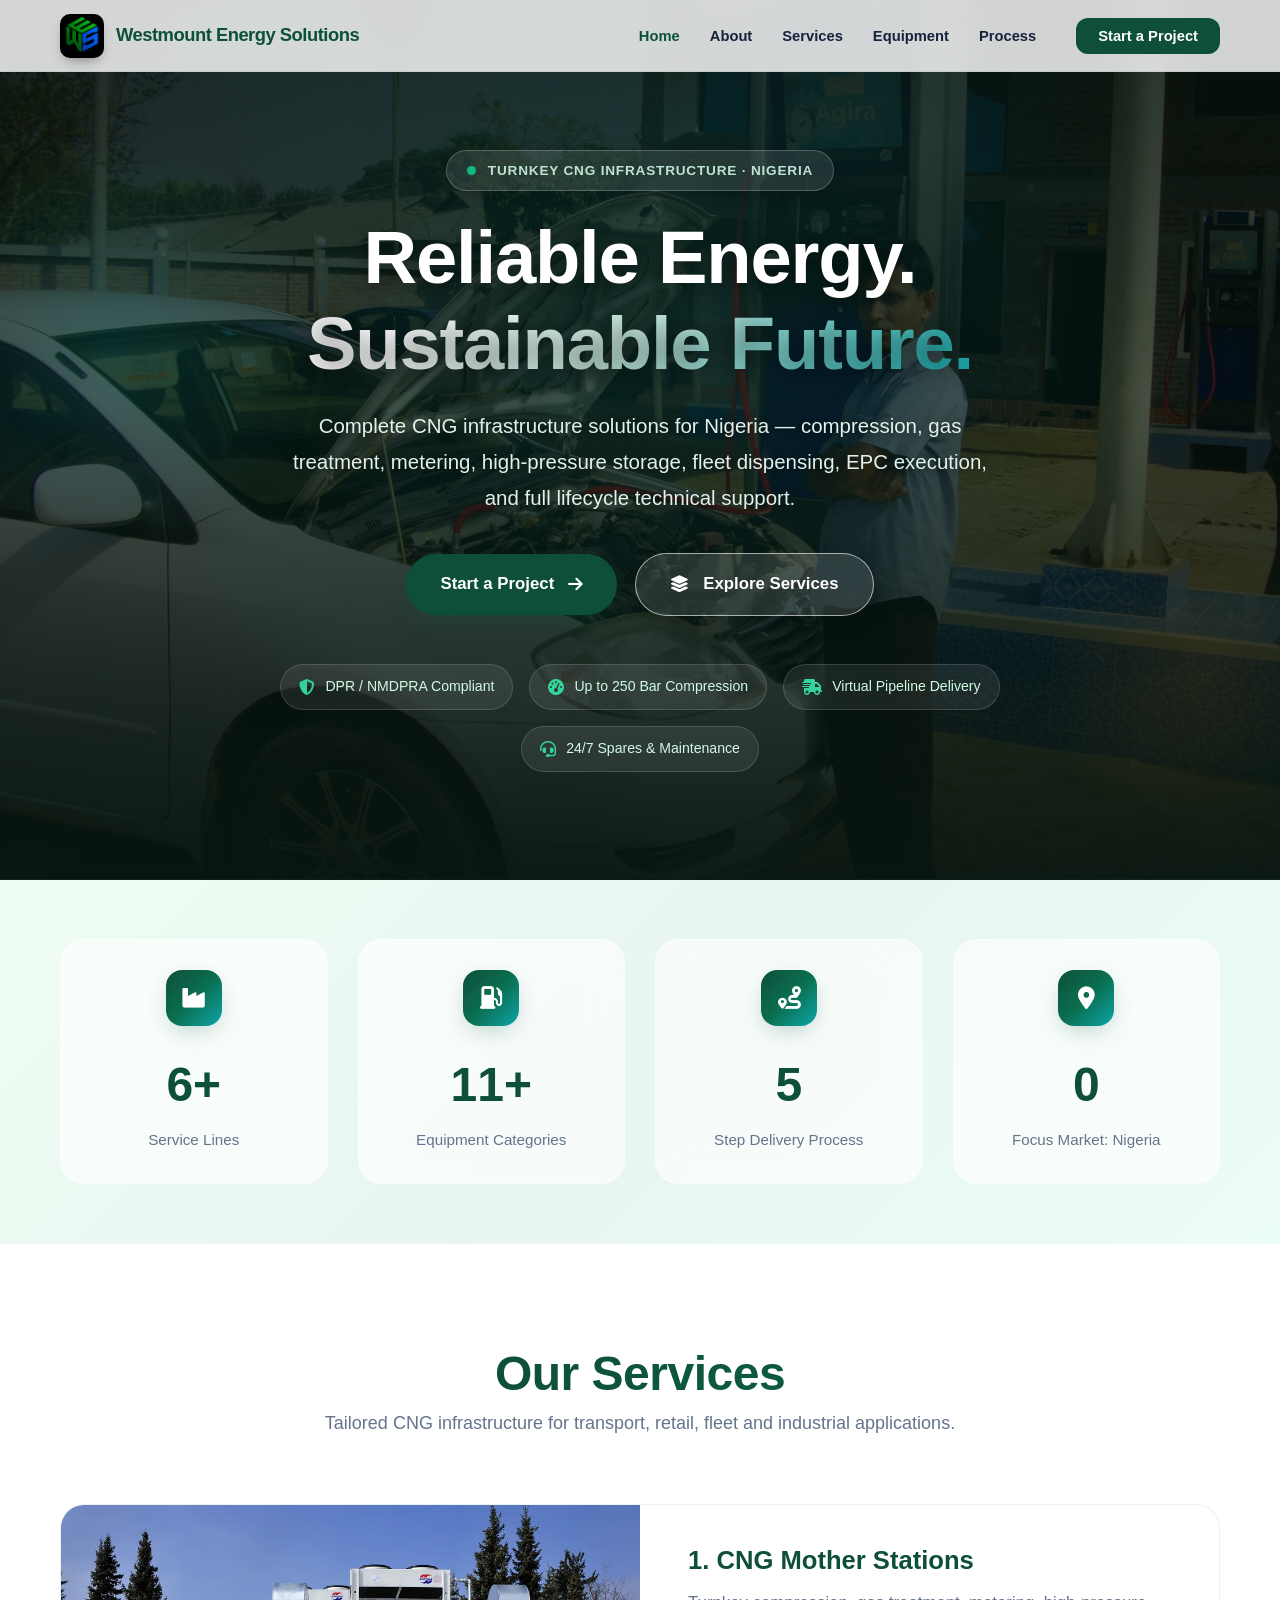
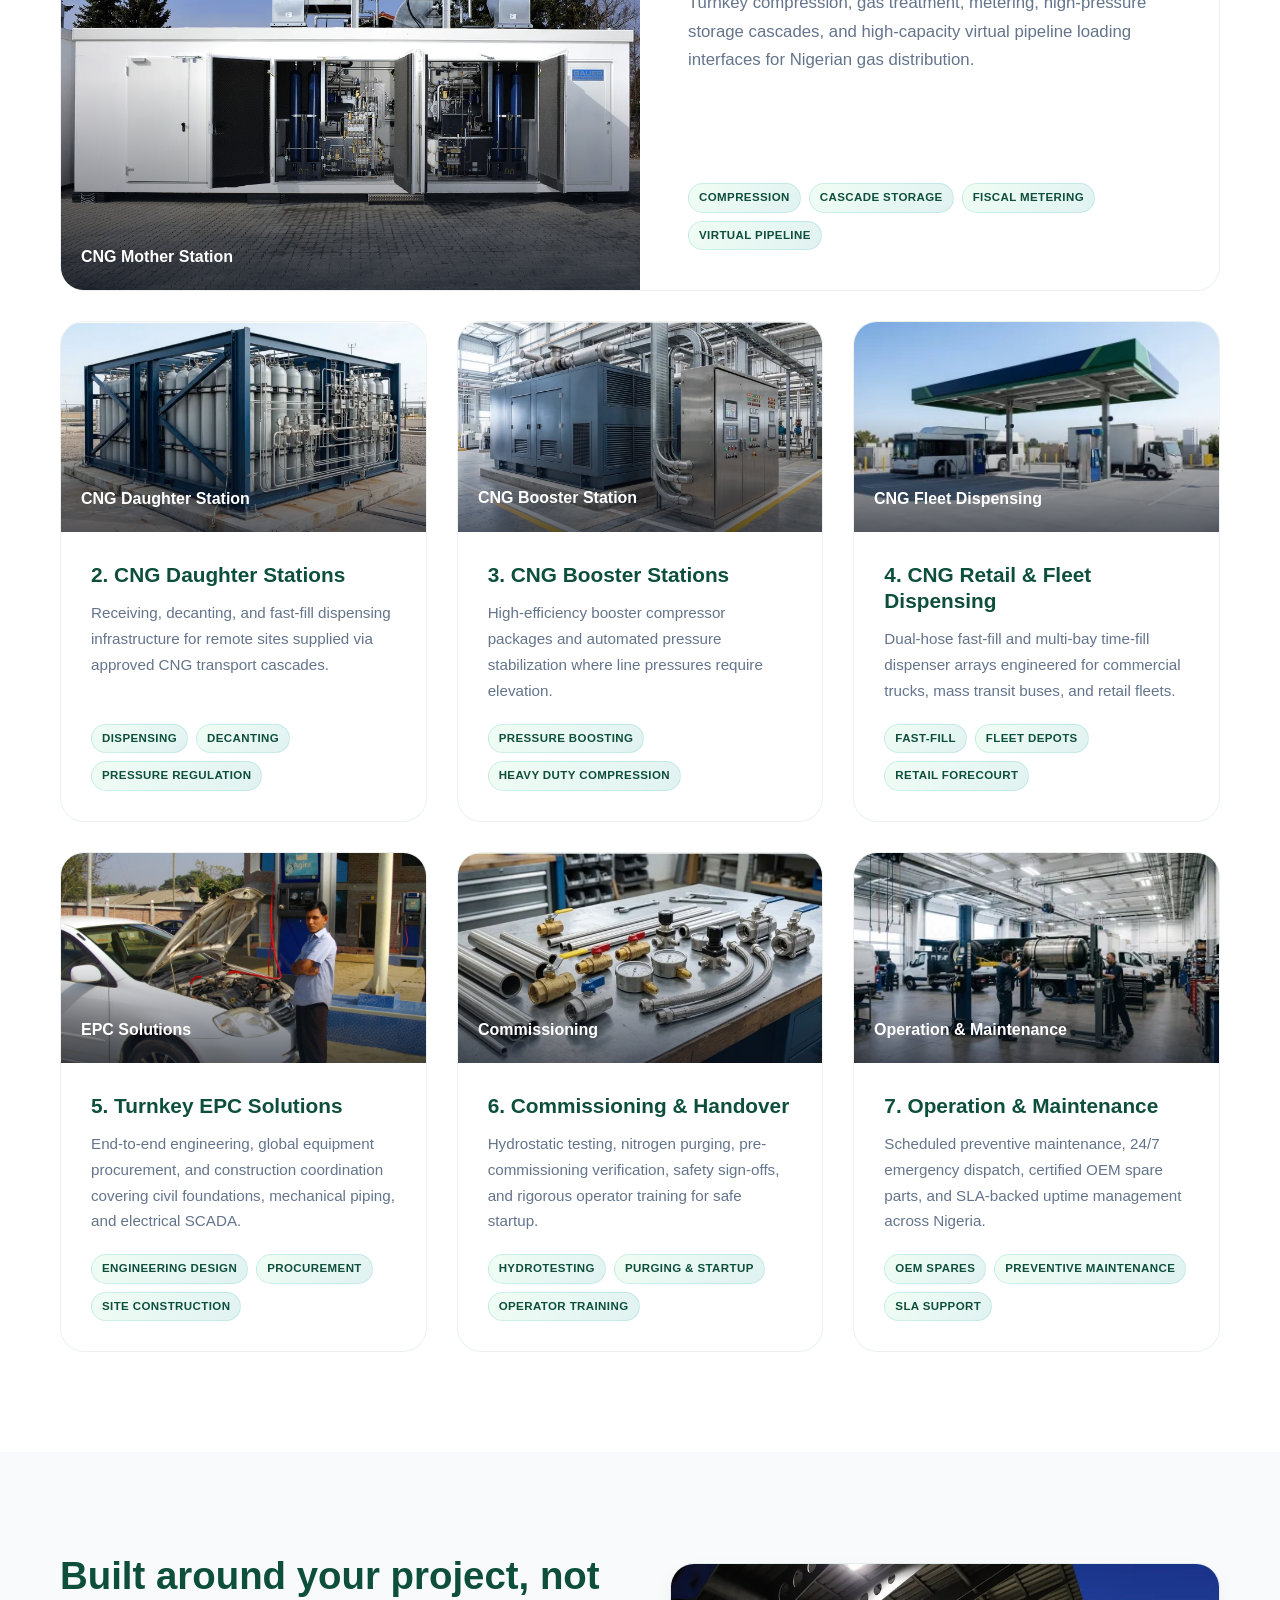
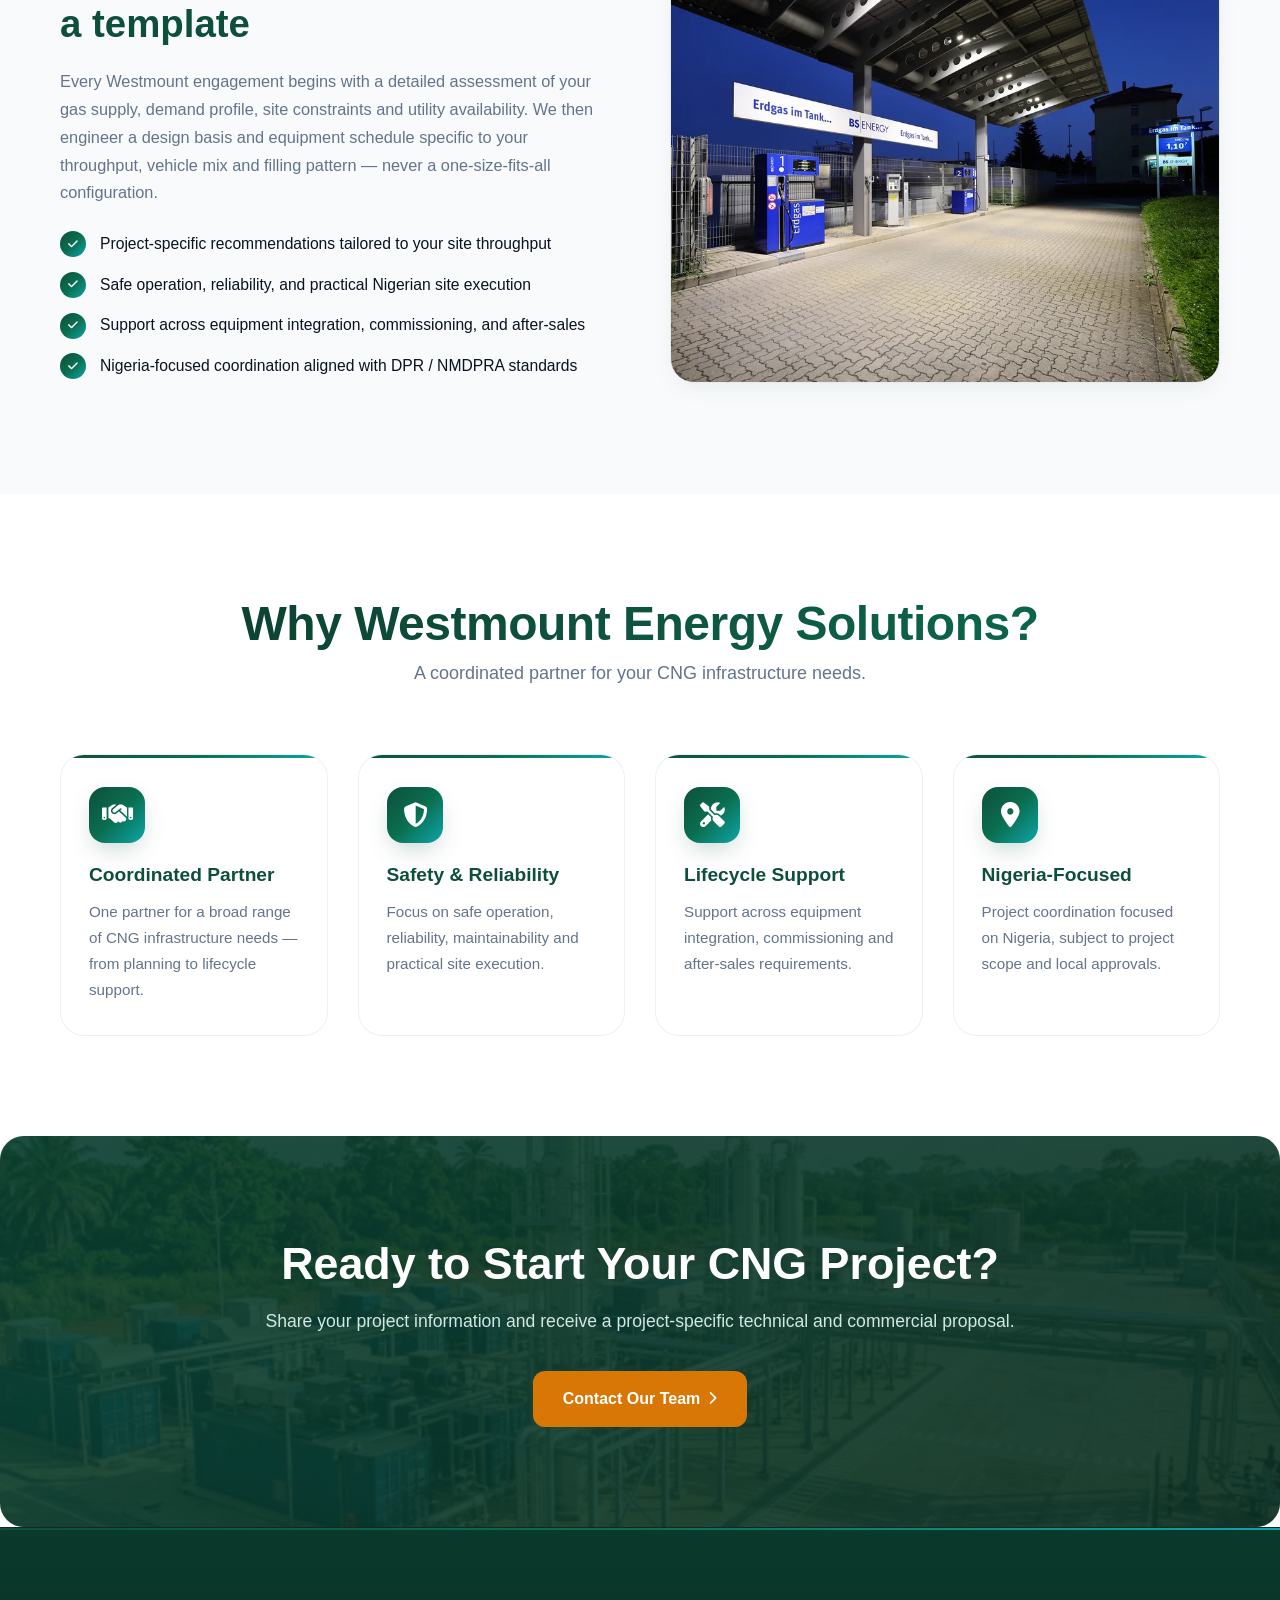
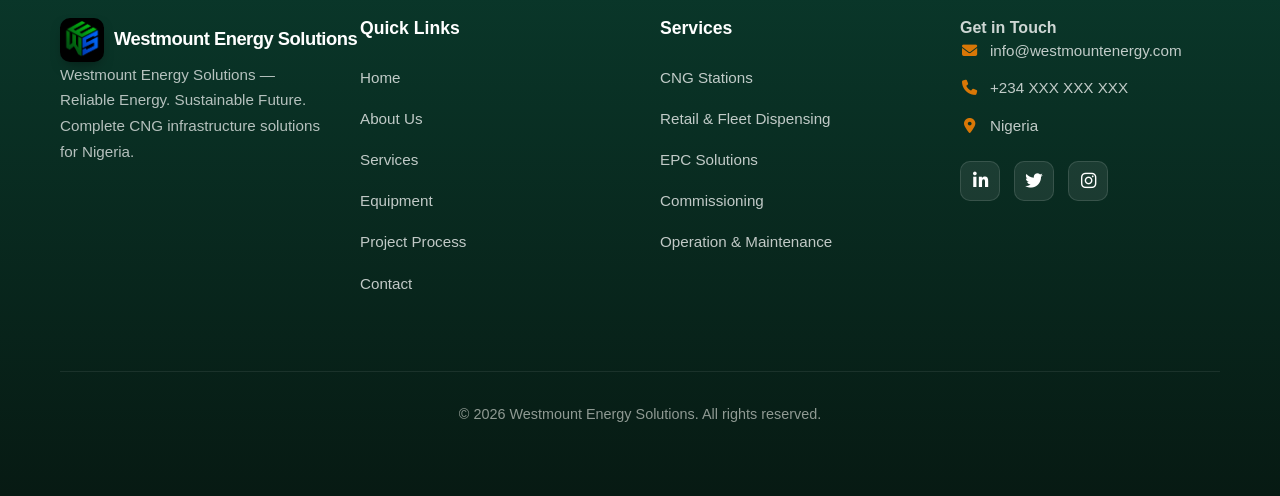
==== commit 9efa96a8: "Fix FontAwesome SRI hash across all pages, add box symbols, and enhance 3D card tilt physics" ====
--- a/index.html
+++ b/index.html
@@ -18,7 +18,7 @@
   <link rel="preconnect" href="https://fonts.googleapis.com">
   <link rel="preconnect" href="https://fonts.gstatic.com" crossorigin>
   <link href="https://fonts.googleapis.com/css2?family=Inter:wght@400;500;600&family=Poppins:wght@600;700;800&display=swap" rel="stylesheet">
-  <link rel="stylesheet" href="https://cdnjs.cloudflare.com/ajax/libs/font-awesome/6.5.0/css/all.min.css" integrity="sha512-Avb2QiuDEEvB4bZJYdft2mNjVShBftLdPG8FJ0V7irTLQ8Uo0QCPxh4Plh7qiVPEbhQ44Uhk8KR338qz84T1mQ==" crossorigin="anonymous" referrerpolicy="no-referrer">
+  <link rel="stylesheet" href="https://cdnjs.cloudflare.com/ajax/libs/font-awesome/6.5.0/css/all.min.css" integrity="sha512-Avb2QiuDEEvB4bZJYdft2mNjVShBftLdPG8FJ0V7irTLQ8Uo0qcPxh4Plq7G5tGm0rU+1SPhVotteLpBERwTkw==" crossorigin="anonymous" referrerpolicy="no-referrer">
   <link rel="stylesheet" href="css/aos.css">
   <link rel="stylesheet" href="css/style.css">
 </head>
@@ -267,7 +267,7 @@
         <div class="section-subtitle" data-aos="fade-up" data-aos-delay="100">A coordinated partner for your CNG infrastructure needs.</div>
         <div class="highlight-grid">
           <div class="highlight-card" data-aos="fade-up" data-aos-delay="100">
-            <div class="icon"><i class="fa-solid fa-hands-holding-circle"></i></div>
+            <div class="icon"><i class="fa-solid fa-handshake"></i></div>
             <h3>Coordinated Partner</h3>
             <p>One partner for a broad range of CNG infrastructure needs — from planning to lifecycle support.</p>
           </div>
@@ -277,7 +277,7 @@
             <p>Focus on safe operation, reliability, maintainability and practical site execution.</p>
           </div>
           <div class="highlight-card" data-aos="fade-up" data-aos-delay="260">
-            <div class="icon"><i class="fa-solid fa-headset"></i></div>
+            <div class="icon"><i class="fa-solid fa-screwdriver-wrench"></i></div>
             <h3>Lifecycle Support</h3>
             <p>Support across equipment integration, commissioning and after-sales requirements.</p>
           </div>
--- a/css/style.css
+++ b/css/style.css
@@ -595,10 +595,20 @@
   overflow: hidden;
   background: var(--bg-soft);
 }
+.service-card .card-media picture {
+  display: block;
+  width: 100%;
+  height: 100%;
+}
+.service-card .card-media picture img,
 .service-card .card-media img {
-  width: 100%; height: 100%; object-fit: cover;
+  display: block;
+  width: 100%;
+  height: 100%;
+  object-fit: cover;
   transition: transform var(--transition);
 }
+.service-card:hover .card-media picture img,
 .service-card:hover .card-media img { transform: scale(1.08); }
 .service-card .media-overlay {
   position: absolute; inset: 0;
@@ -1021,14 +1031,31 @@
 }
 .featured-card .card-media {
   height: 100%;
-  min-height: 300px;
+  min-height: 320px;
   border-radius: 0;
+  aspect-ratio: auto;
+  min-width: 0;
+  width: 100%;
+  overflow: hidden;
+}
+.featured-card .card-media picture {
+  display: block;
+  width: 100%;
+  height: 100%;
+}
+.featured-card .card-media picture img,
+.featured-card .card-media img {
+  display: block;
+  width: 100%;
+  height: 100%;
+  object-fit: cover;
 }
 .featured-card .service-body {
   display: flex;
   flex-direction: column;
   justify-content: center;
   padding: 40px 48px;
+  min-width: 0;
 }
 .featured-card .service-body h3 {
   font-size: 1.6rem;
@@ -1062,6 +1089,19 @@
   background: var(--gradient-primary);
   color: var(--white);
   box-shadow: 0 10px 24px -6px rgba(14, 79, 60, 0.25);
+  display: flex;
+  align-items: center;
+  justify-content: center;
+}
+.highlight-card .icon i {
+  color: #ffffff !important;
+  font-size: 1.55rem;
+  line-height: 1;
+  display: inline-block;
+  transition: transform 0.35s ease;
+}
+.highlight-card:hover .icon i {
+  transform: scale(1.18);
 }
 .highlight-card:hover {
   box-shadow: 0 24px 48px -12px rgba(14, 79, 60, 0.15);
